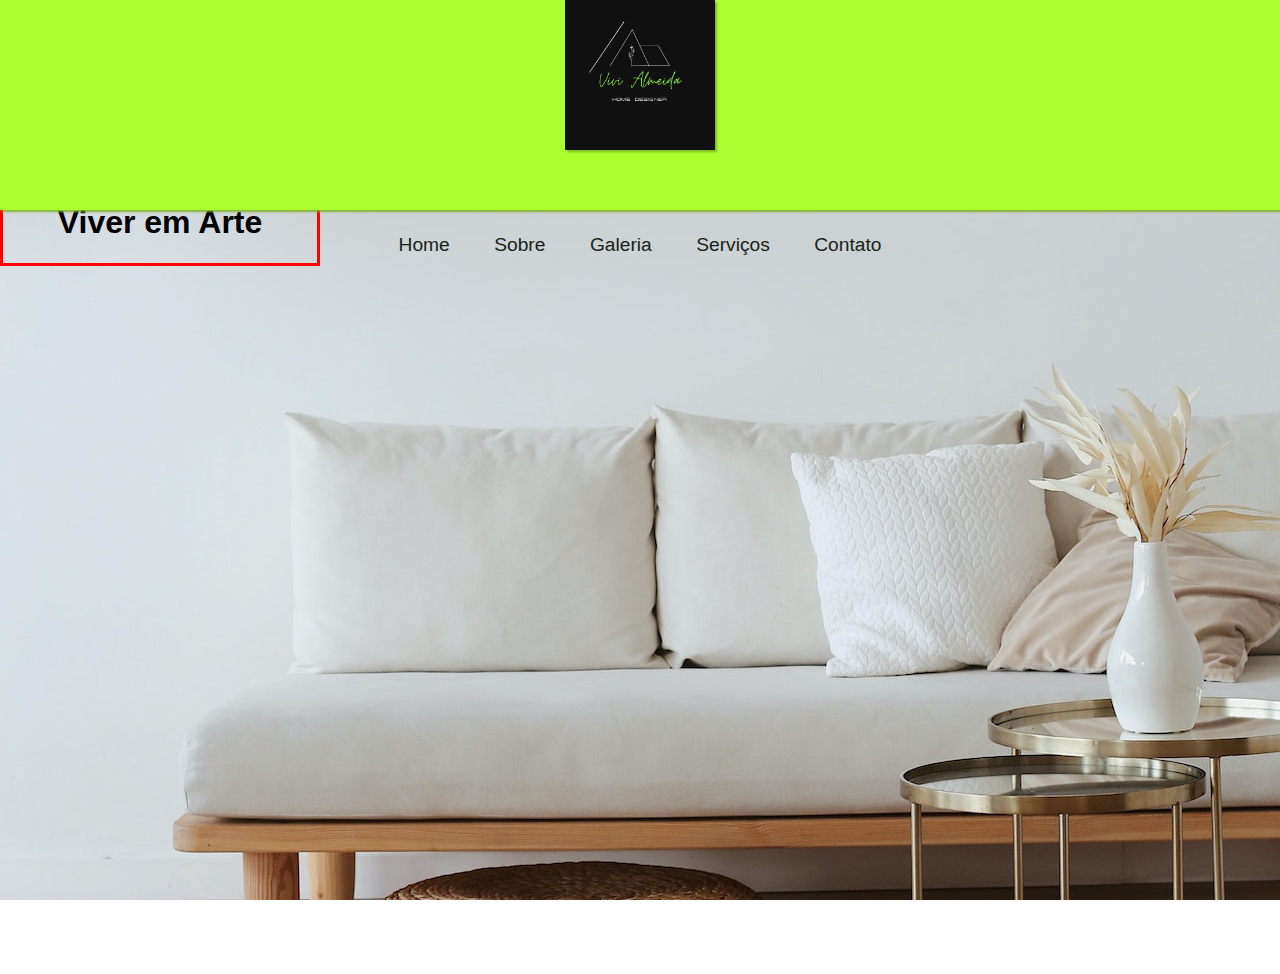
==== html/index.html @ f1bc4d3f "Primeiro commit" ====
<!DOCTYPE html>
<html lang="en">
<head>
    <meta charset="UTF-8">
    <meta http-equiv="X-UA-Compatible" content="IE=edge">
    <meta name="viewport" content="width=headr, initial-scale=1.0">
    <link rel="icon" href="images/fevicon.png" type="image/gif">
    <link rel="stylesheet" href="../css/style.css">
    <link rel="stylesheet" href="../css/normalize.css">
    <title>Document</title>
</head>
<body>
    <header class="cabecalho">
        <div class="container ">
            <img src="../img/logo.png" alt="" class="logo" width="150px">
            <nav class="menu">
                <a href="index.html" class="menu-item">Home</a>
                <a href="sobre.html" class="menu-item">Sobre</a>
                <a href="galeria.html" class="menu-item">Galeria</a>
                <a href="servicos.html" class="menu-item">Serviços</a>
                <a href="contato.html" class="menu-item">Contato</a>
            </nav>
        </div>

    </header>


    <section class="sec-title">
        <!-- <img src="../img/sala.jpg" alt="" srcset=""> -->
        <div class="title">
            <h1>Viver em Arte</h1>

        </div>

    </section>

    
    <footer>
        <ul class="social_icon">
            <li><a href="#"><i class="fa fa-facebook" aria-hidden="true"></i></a></li>
            <li><a href="#"><i class="fa fa-twitter" aria-hidden="true"></i></a></li>
            <li><a href="#"><i class="fa fa-linkedin" aria-hidden="true"></i></a></li>
            <li><a href="#"><i class="fa fa-instagram" aria-hidden="true"></i></a></li>
         </ul>
    </footer>
</body>
</html>
---- css/style.css ----
*{
    box-sizing: border-box;
    margin: 0;
    padding: 0;
}

body{
    width: 100%;
    font-size: 16px;
    
}

.container{
    max-width: 1200px;
    width: 80%;
    margin: 0 auto;

}

header{
    width: 100%;
    display: grid;
    grid-template: "log" "menu";
    grid-template-areas: 100% 100%;
    text-align: center;
    
 

}

.logo{
    grid-area:log;
    margin: 0 auto;
    box-shadow: rgba(119, 177, 32, 0.899) 2px 2px 2px;
    position:relative;
    top:0;

    


}

.cabecalho{
    max-width: 100%;
    width: 100%;
    height: 210px;
    background-color: greenyellow;
    box-shadow: rgba(119, 177, 32, 0.899) 2px 2px 2px;
    position: absolute;
    z-index: 99999;
   

}

.cabecalho_scroll{
    height: 80px;

}

.menu{
    grid-area: menu;
    /* border: solid 1px; */
    margin-top: 5em;
    font-family: Arial, Helvetica, sans-serif;
}


.menu-item{
    text-decoration: none;
    color:rgb(26, 31, 25);
    font-size: 1.2em;
    padding: 0 20px;
    padding-bottom: 1em;
     

}

.menu-item:hover{
    border-bottom: solid 2px rgb(26, 31, 25);
    /* background-color: rgb(26, 31, 25,0.3); */
    /* box-shadow: rgba(119, 177, 32, 0.899) 2px 2px 2px;  */
    color: greenyellow;
    
    
}

.sec-title{
    width: 100%;
    background-image: url('../img/sala.jpg');
    background-size: cover;
    background-repeat:no-repeat ;
    background-position: 100%;
    height: 100vh;
    background-color: rgba(196, 215, 225, 0.61);
    text-align: center;
    z-index: 9;
}

.title{
    width: 25%;
    border: solid red;
    position: relative;
    vertical-align: middle;
    font-family: Arial, Helvetica, sans-serif;
    top:20%;
    
}
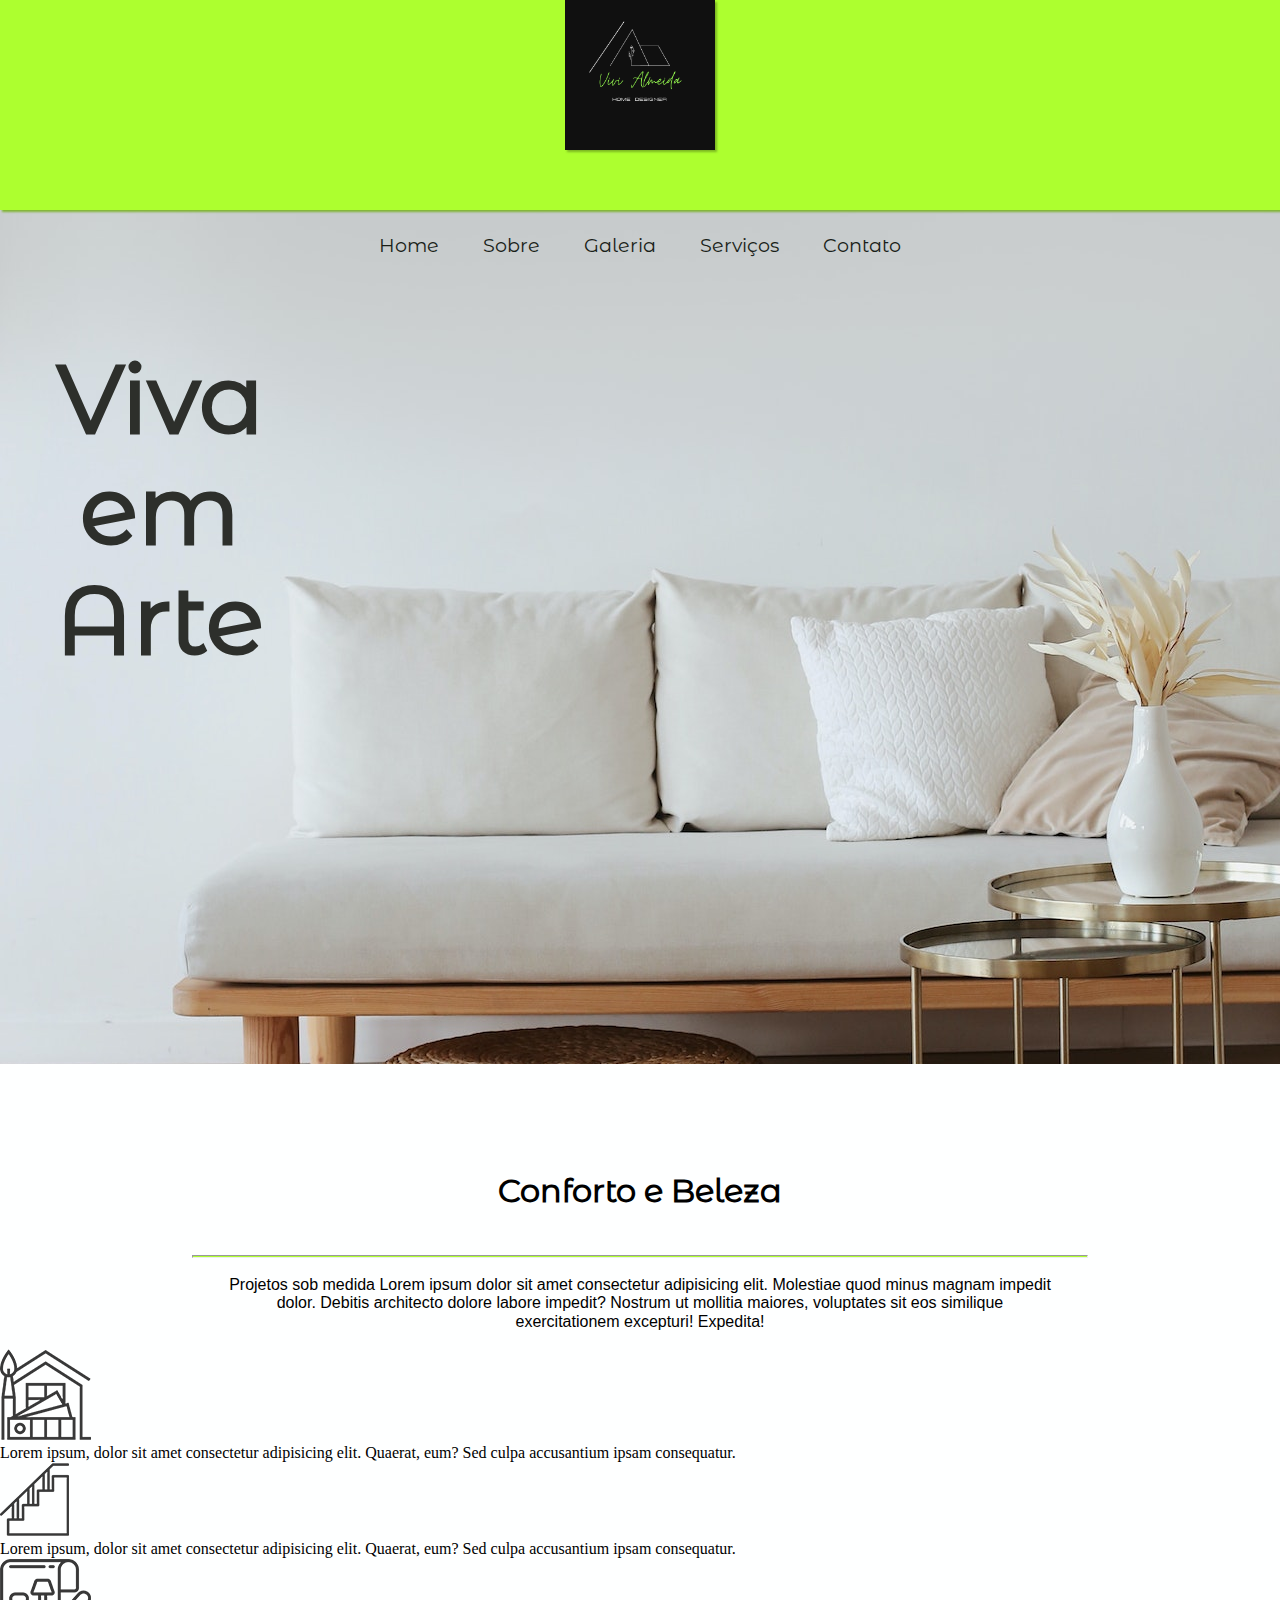
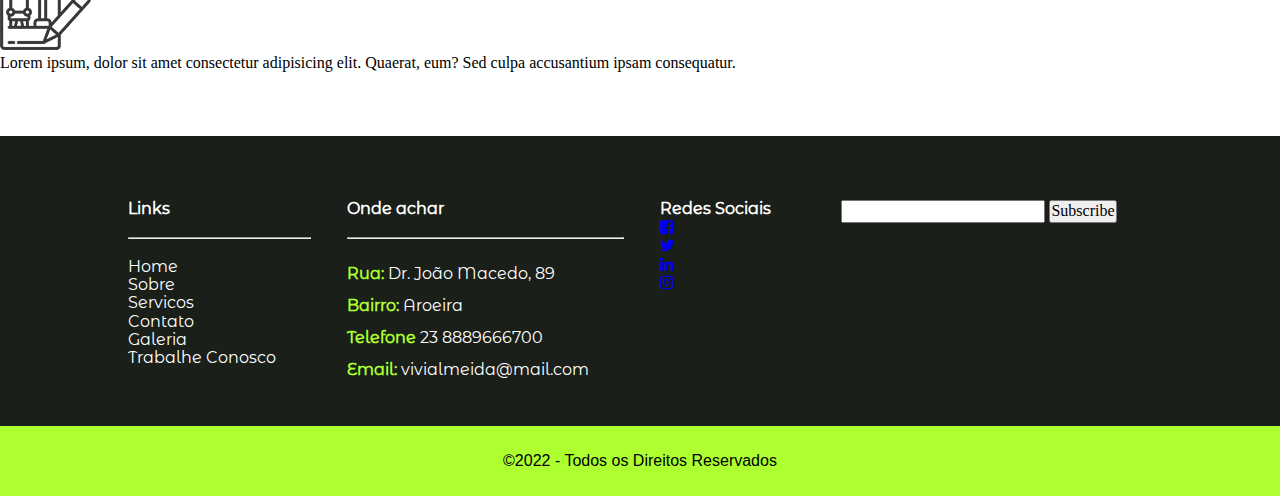
==== commit b96f371d: "Adição de fontes e imagens" ====
--- a/html/index.html
+++ b/html/index.html
@@ -5,6 +5,7 @@
     <meta http-equiv="X-UA-Compatible" content="IE=edge">
     <meta name="viewport" content="width=headr, initial-scale=1.0">
     <link rel="icon" href="images/fevicon.png" type="image/gif">
+    <link rel="stylesheet" href="https://cdnjs.cloudflare.com/ajax/libs/font-awesome/4.7.0/css/font-awesome.min.css">
     <link rel="stylesheet" href="../css/style.css">
     <link rel="stylesheet" href="../css/normalize.css">
     <title>Document</title>
@@ -23,25 +24,90 @@
         </div>
 
     </header>
+    <div class="ghost">
+    </div>
 
 
     <section class="sec-title">
         <!-- <img src="../img/sala.jpg" alt="" srcset=""> -->
         <div class="title">
-            <h1>Viver em Arte</h1>
+            <h1>Viva em Arte</h1>
 
         </div>
+    </section>
 
-    </section>
+    <main class="main-home">
+        <div class="">
+            <div class="main-txt">
+                <h2>Conforto e Beleza</h2>
+                <hr>
+                <p>Projetos sob medida Lorem ipsum dolor sit amet consectetur adipisicing elit. Molestiae quod minus magnam impedit dolor. Debitis architecto dolore labore impedit? Nostrum ut mollitia maiores, voluptates sit eos similique exercitationem excepturi! Expedita!</p>
+                
+            </div>
+
+        </div>
+       <section class="services">
+            <div class="serv">
+                <img src="../img/service2.png" alt="">
+                <h4 class="serv-title"></h4>
+                <p>Lorem ipsum, dolor sit amet consectetur adipisicing elit. Quaerat, eum? Sed culpa accusantium ipsam consequatur.</p>
+            </div>
+            <div class="serv">
+                <img src="../img/service3.png" alt="">
+                <h4 class="serv-title"></h4>
+                <p>Lorem ipsum, dolor sit amet consectetur adipisicing elit. Quaerat, eum? Sed culpa accusantium ipsam consequatur.</p>
+                <h4 class="serv-title"></h4>
+            </div>
+            <div class="serv">
+                <img src="../img/service4.png" alt="">
+                <h4 class="serv-title"></h4>
+                <p>Lorem ipsum, dolor sit amet consectetur adipisicing elit. Quaerat, eum? Sed culpa accusantium ipsam consequatur.</p>
+                <h4 class="serv-title"></h4>
+            </div>
+        
+       </section>
+    </main>
 
     
     <footer>
-        <ul class="social_icon">
-            <li><a href="#"><i class="fa fa-facebook" aria-hidden="true"></i></a></li>
-            <li><a href="#"><i class="fa fa-twitter" aria-hidden="true"></i></a></li>
-            <li><a href="#"><i class="fa fa-linkedin" aria-hidden="true"></i></a></li>
-            <li><a href="#"><i class="fa fa-instagram" aria-hidden="true"></i></a></li>
-         </ul>
+        <div class="container">
+            <div class="sec-redes">
+                <h4>Redes Sociais</h4>
+                <ul class="social_icon">
+                    <li><a href="#"><i class="fa fa-facebook-square" aria-hidden="true"></i></a></li>
+                    <li><a href="#"><i class="fa fa-twitter" aria-hidden="true"></i></a></li>
+                    <li><a href="#"><i class="fa fa-linkedin" aria-hidden="true"></i></a></li>
+                    <li><a href="#"><i class="fa fa-instagram" aria-hidden="true"></i></a></li>
+                 </ul>
+            </div>
+             <div class="sec-links">
+                <h4>Links</h4>
+                <br><hr><br>
+                 <ul class="links">
+                    <li><a href="" class="link">Home</a></li>
+                    <li><a href="" class="link">Sobre</a></li>
+                    <li><a href="" class="link">Servicos</a></li>
+                    <li><a href="" class="link">Contato</a></li>
+                    <li><a href="" class="link">Galeria</a></li>
+                    <li><a href="" class="link">Trabalhe Conosco</a></li>
+                 </ul>
+             </div>
+             <div class="endereco">
+                <h4>Onde achar</h4>
+                <br><hr><br>
+                <p><span>Rua: </span> Dr. João Macedo, 89</p>
+                <p><span>Bairro: </span>Aroeira</p>
+                <p><span>Telefone</span> 23 8889666700</p>
+                <p><span>Email:</span> vivialmeida@mail.com</p>
+             </div>
+             <div class="subscribe">
+                <input type="email" name="email" id="email">
+                <button>Subscribe</button>
+             </div>
+        </div>
     </footer>
+    <div class="copy">
+        ©2022 - Todos os Direitos Reservados
+    </div>
 </body>
 </html>--- a/css/style.css
+++ b/css/style.css
@@ -1,9 +1,17 @@
+@font-face {
+    font-family:'monteserrat-reg' ;
+    src: url("../fontes/MontserratAlternates-Regular.ttf");
+}
+
+
 *{
     box-sizing: border-box;
     margin: 0;
     padding: 0;
 }
 
+
+
 body{
     width: 100%;
     font-size: 16px;
@@ -15,6 +23,10 @@
     width: 80%;
     margin: 0 auto;
 
+}
+
+.ghost{
+    height: 100px;
 }
 
 header{
@@ -61,7 +73,8 @@
     grid-area: menu;
     /* border: solid 1px; */
     margin-top: 5em;
-    font-family: Arial, Helvetica, sans-serif;
+    /* font-family: Arial, Helvetica, sans-serif; */
+    font-family: 'monteserrat-reg';
 }
 
 
@@ -80,6 +93,7 @@
     /* background-color: rgb(26, 31, 25,0.3); */
     /* box-shadow: rgba(119, 177, 32, 0.899) 2px 2px 2px;  */
     color: greenyellow;
+    text-shadow: rgba(64, 95, 19, 0.899) 1px 1px 1px; 
     
     
 }
@@ -98,10 +112,136 @@
 
 .title{
     width: 25%;
-    border: solid red;
+    /* border: solid red; */
     position: relative;
     vertical-align: middle;
+    font-family: 'monteserrat-reg'; 
+    top:20%;
+    font-size: 3em;
+    color: rgb(45, 47, 43);
+    
+
+    
+}
+
+/* pagina home */
+main{
+    width: 100%;
+    background-color: rgba(196, 215, 225, 0.01);
+    padding-top: 5%;
+    padding-bottom: 5%;
+    
+}
+
+.main-txt hr{
+    background-color: greenyellow;
+    height: 1.3px;
+    border-color: black solid;
+}
+
+
+
+main .main-txt{
+    width: 70%;
+    text-align: center;
+    margin: 0 auto;
+}
+
+.main-txt p{
+    padding: 2% 4%;
     font-family: Arial, Helvetica, sans-serif;
-    top:20%;
-    
-}
+}
+
+h2{
+    font-family: 'monteserrat-reg';
+    font-size: 2em;
+    padding: 5% 0;
+    
+
+}
+
+
+
+
+
+
+
+
+
+/* footer */
+
+footer{
+    height: 290px;
+    width: 100%;
+    background-color: rgb(26, 31, 25);
+    color: white;
+    padding-bottom: 5%;
+}
+
+footer .container{
+    padding-top: 5%;
+    
+    display:grid;
+    grid-template: "links ... ende... redes...subs";
+    grid-template-areas: 10% 20% 50%;
+}
+
+h4{
+    font-family: 'monteserrat-reg';
+}
+
+footer ul li{
+    list-style: none;
+}
+
+.sec-links{
+    grid-area: links;
+    /* width: 33%; */
+    /* float:right; */
+
+}
+
+.links{
+    color: white;
+    font-family: 'monteserrat-reg';
+}
+
+.link{
+    text-decoration: none;
+    color: white;
+}
+
+.link:hover{
+    color: greenyellow;
+}
+
+.endereco{
+    grid-area: ende;
+    font-family: 'monteserrat-reg';
+    /* float: right; */
+}
+
+.endereco p{
+    line-height: 2em;
+
+}
+
+.endereco span{
+    font-weight: 700;
+    color: greenyellow;
+}
+
+.sec-redes{
+    grid-area: redes;
+}
+
+.subscribe{
+    grid-area: subs;
+}
+
+.copy{
+    text-align: center;
+    padding: 2% 0;
+    font-family: Arial, Helvetica, sans-serif;
+    background-color: greenyellow;
+}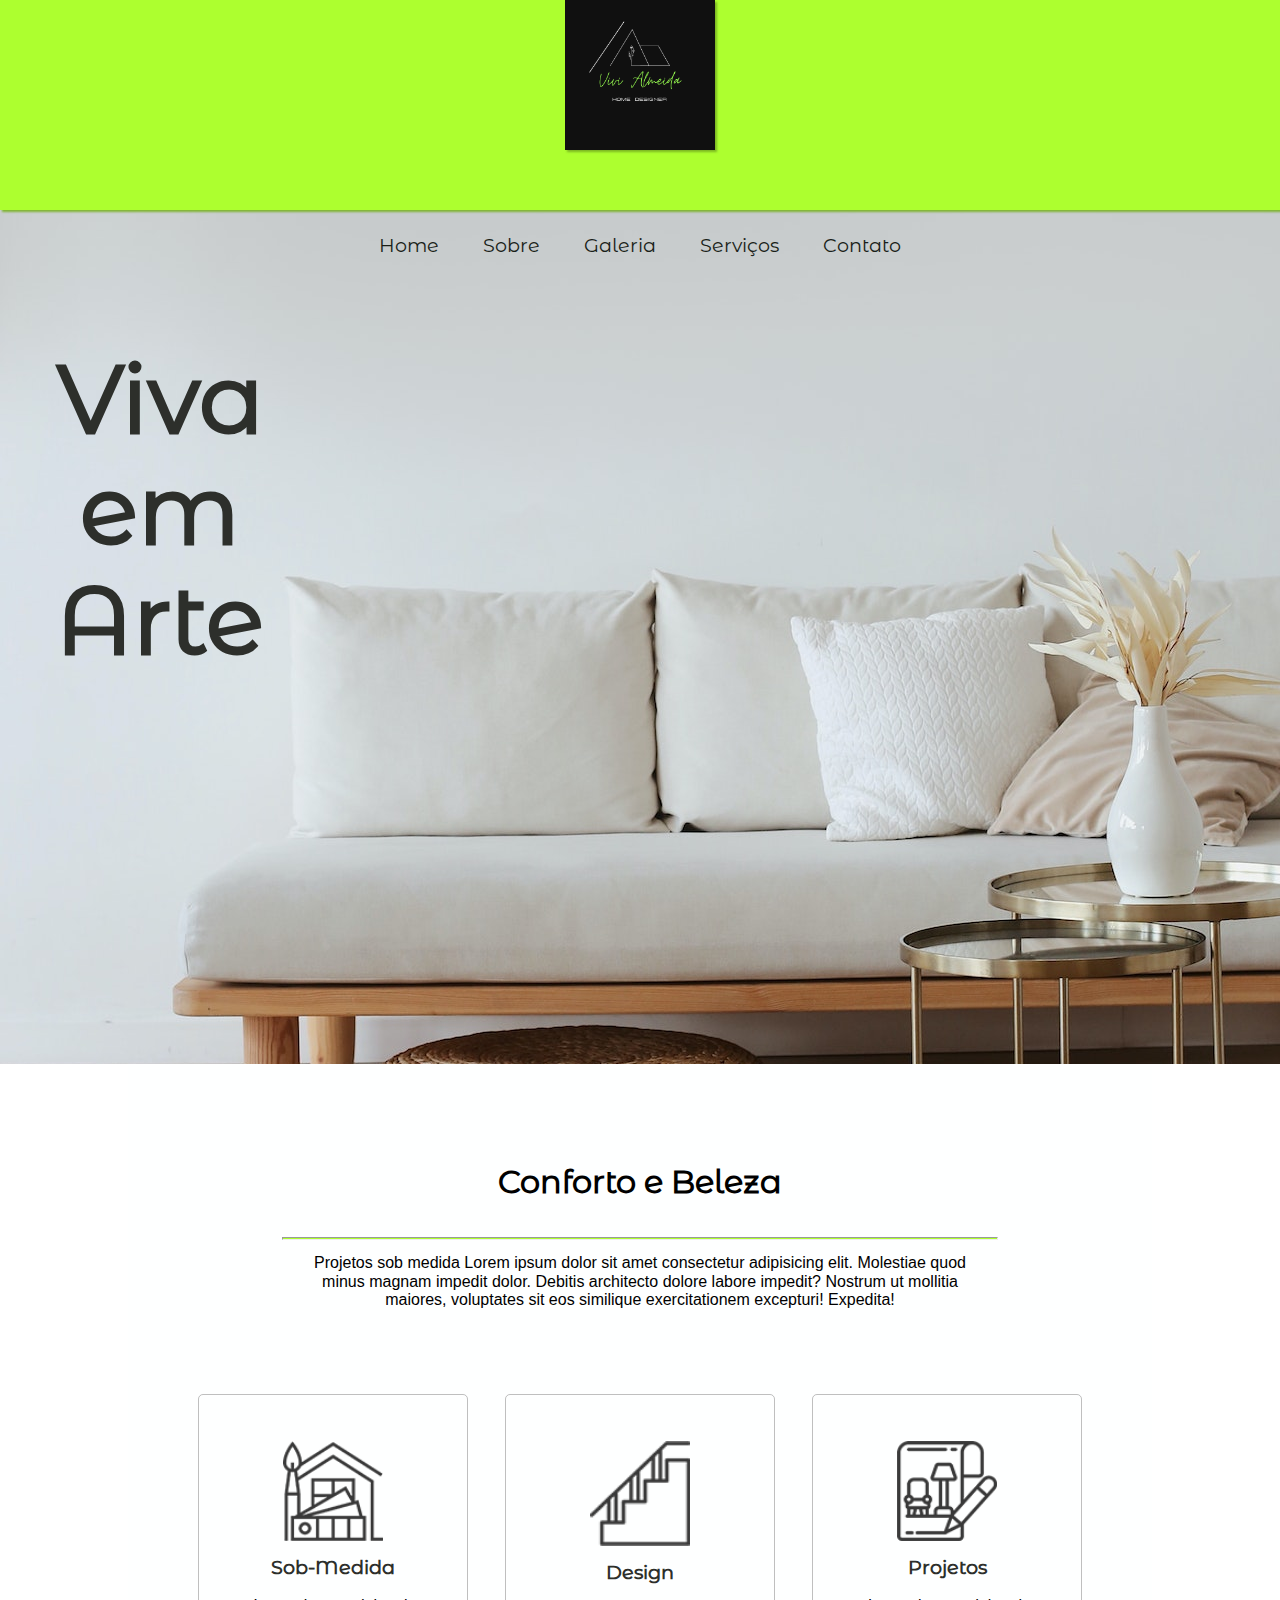
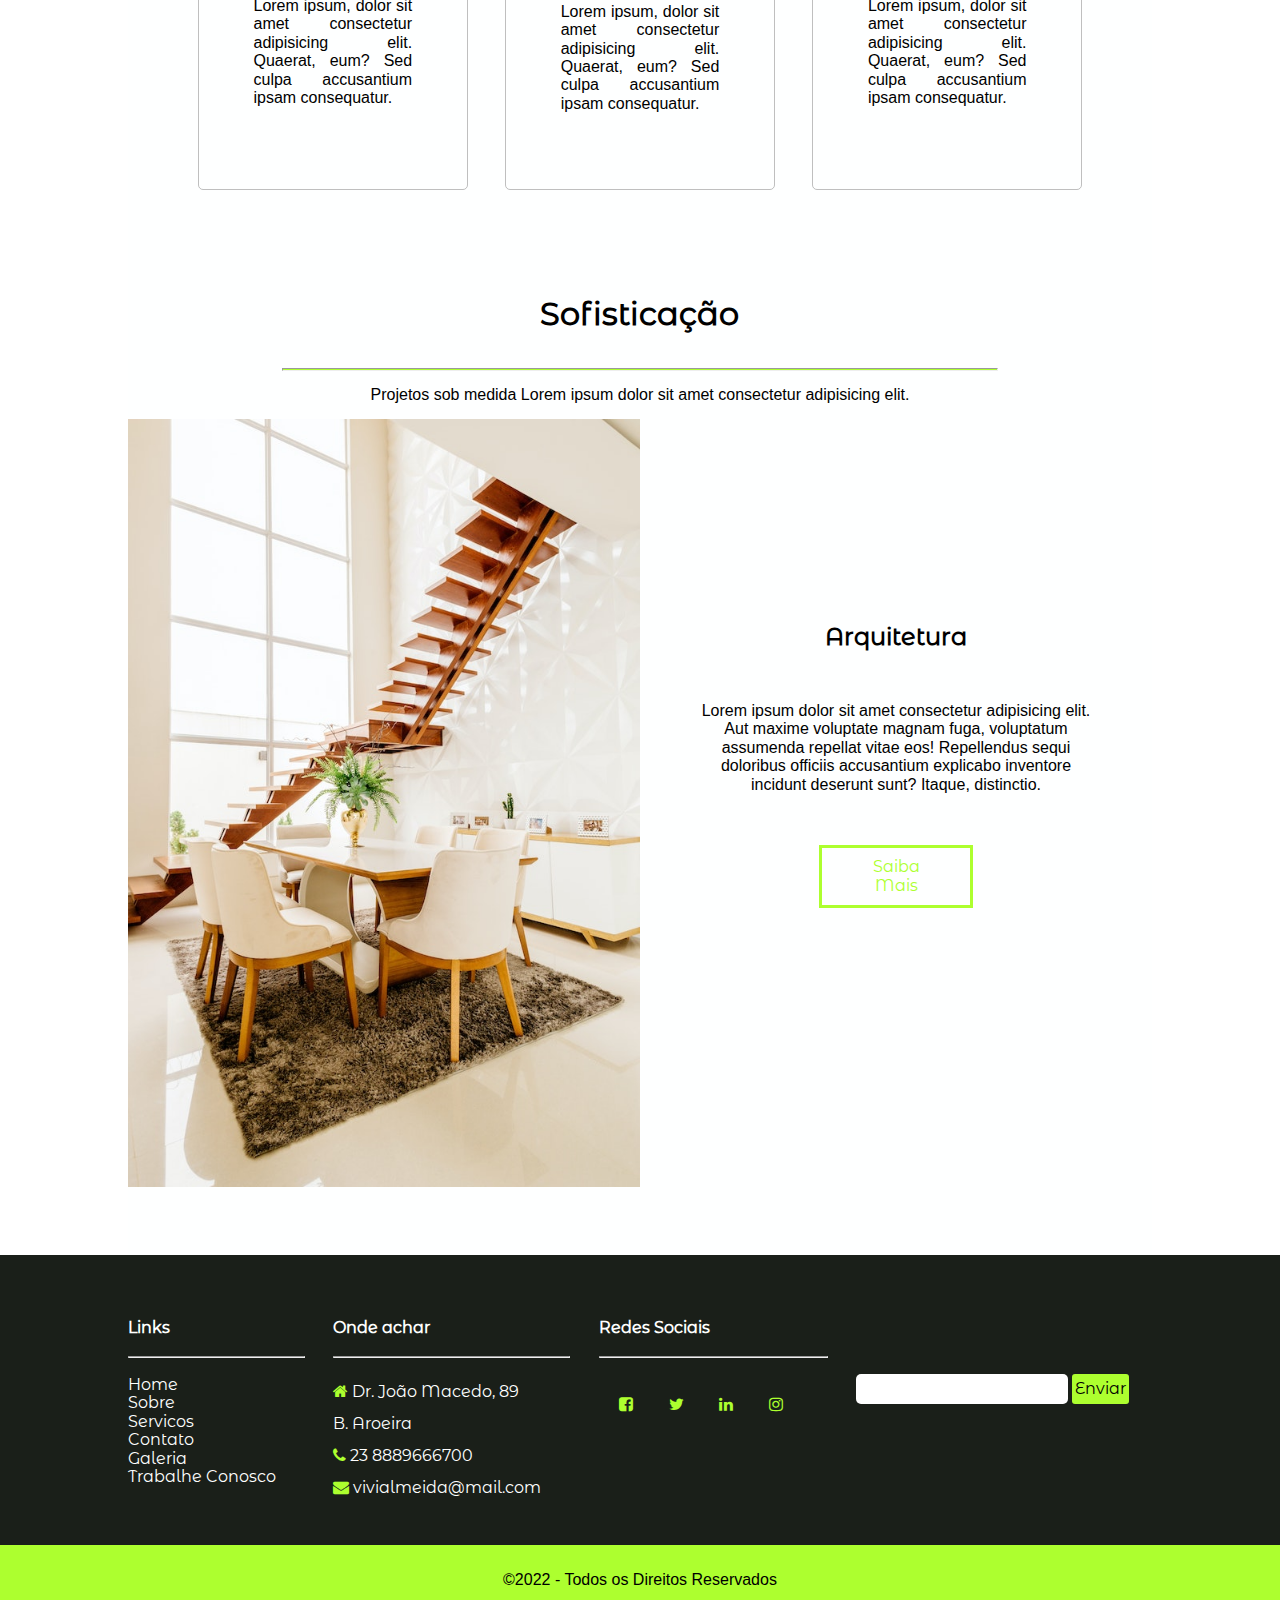
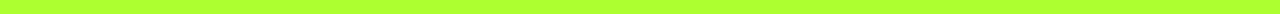
==== commit a00630b9: "Atualizando pagimas" ====
--- a/html/index.html
+++ b/html/index.html
@@ -36,7 +36,7 @@
         </div>
     </section>
 
-    <main class="main-home">
+    <main class="main-home container">
         <div class="">
             <div class="main-txt">
                 <h2>Conforto e Beleza</h2>
@@ -46,26 +46,47 @@
             </div>
 
         </div>
-       <section class="services">
+       <section class="services container">
             <div class="serv">
                 <img src="../img/service2.png" alt="">
-                <h4 class="serv-title"></h4>
+                <h4 class="serv-title">Sob-Medida</h4>
                 <p>Lorem ipsum, dolor sit amet consectetur adipisicing elit. Quaerat, eum? Sed culpa accusantium ipsam consequatur.</p>
             </div>
             <div class="serv">
                 <img src="../img/service3.png" alt="">
-                <h4 class="serv-title"></h4>
+                <h4 class="serv-title">Design</h4>
                 <p>Lorem ipsum, dolor sit amet consectetur adipisicing elit. Quaerat, eum? Sed culpa accusantium ipsam consequatur.</p>
                 <h4 class="serv-title"></h4>
             </div>
             <div class="serv">
                 <img src="../img/service4.png" alt="">
-                <h4 class="serv-title"></h4>
+                <h4 class="serv-title">Projetos</h4>
                 <p>Lorem ipsum, dolor sit amet consectetur adipisicing elit. Quaerat, eum? Sed culpa accusantium ipsam consequatur.</p>
                 <h4 class="serv-title"></h4>
             </div>
-        
+
        </section>
+
+
+       <div class="">
+        <div class="main-txt">
+            <h2>Sofisticação</h2>
+            <hr>
+            <p>Projetos sob medida Lorem ipsum dolor sit amet consectetur adipisicing elit.</p>
+            
+        </div>
+
+        <section class="sofisticacao">
+            <img src="../img/salaescada.jpg" alt="">
+            <div class="sofit">
+                <h3>Arquitetura</h3>
+                <p>Lorem ipsum dolor sit amet consectetur adipisicing elit. Aut maxime voluptate magnam fuga, voluptatum assumenda repellat vitae eos! Repellendus sequi doloribus officiis accusantium explicabo inventore incidunt deserunt sunt? Itaque, distinctio.</p>
+                <button class="btn">Saiba Mais</button>
+            </div>
+            
+        </section>
+
+    </div>
     </main>
 
     
@@ -73,6 +94,9 @@
         <div class="container">
             <div class="sec-redes">
                 <h4>Redes Sociais</h4>
+                <br>
+                <hr>
+                <br>
                 <ul class="social_icon">
                     <li><a href="#"><i class="fa fa-facebook-square" aria-hidden="true"></i></a></li>
                     <li><a href="#"><i class="fa fa-twitter" aria-hidden="true"></i></a></li>
@@ -95,14 +119,15 @@
              <div class="endereco">
                 <h4>Onde achar</h4>
                 <br><hr><br>
-                <p><span>Rua: </span> Dr. João Macedo, 89</p>
-                <p><span>Bairro: </span>Aroeira</p>
-                <p><span>Telefone</span> 23 8889666700</p>
-                <p><span>Email:</span> vivialmeida@mail.com</p>
+                <p><span><i class="fa fa-home"></i></span> Dr. João Macedo, 89</p>
+                <p>B. Aroeira</p>
+                <p><span><i class="fa fa-phone"></i></span> 23 8889666700</p>
+                <p><span><i class="fa fa-envelope" aria-hidden="true"></i></span> vivialmeida@mail.com</p>
              </div>
              <div class="subscribe">
+                <br><br><br>
                 <input type="email" name="email" id="email">
-                <button>Subscribe</button>
+                <button>Enviar</button>
              </div>
         </div>
     </footer>
--- a/css/style.css
+++ b/css/style.css
@@ -27,6 +27,9 @@
 
 .ghost{
     height: 100px;
+}
+.clear{
+    clear: both;
 }
 
 header{
@@ -133,10 +136,17 @@
     
 }
 
-.main-txt hr{
+.main-txt hr,.cabecalho-main hr{
     background-color: greenyellow;
     height: 1.3px;
     border-color: black solid;
+}
+
+.cabecalho-main{
+    text-align: center;
+    margin-top: 10%;
+    box-shadow: rgba(228, 253, 193, 0.602) -2px -2px 2px 2px;
+
 }
 
 
@@ -162,6 +172,337 @@
 
 
 
+/* section services em main-Home */
+.services{
+    display: inline-flex;
+    padding: 5% 5%;
+    width: 100%;
+    margin: 0 auto;
+    text-align: center;
+    
+    
+}
+
+.serv{
+    padding: 5%;
+    font-family: Arial, Helvetica, sans-serif;
+    border: solid rgba(153, 153, 153, 0.623) 1px;
+    border-radius: 5px;
+    margin: 2%;
+
+}
+
+.serv h4{
+    font-size: 1.2em;
+    padding-top: 6%;
+    padding-bottom: 6%;
+    color:rgb(45, 47, 43);
+}
+
+.serv p{
+    padding: 5%;
+    text-align: justify;
+}
+
+.serv img{
+    width: 100px;
+    
+}
+
+.serv img:hover{
+    background-color: greenyellow;
+    border-radius: 50px;
+    width: 100px;
+}
+
+
+.sofisticacao{
+    width: 100%;
+
+  
+    
+}
+
+.sofisticacao img{
+    width: 50%;
+}
+
+.sofit{
+    width: 50%;
+    /* border: solid red; */
+    float: right;
+    font-family:Arial, Helvetica, sans-serif;
+    position: relative;
+    text-align: center;
+    padding-top: 20%;
+    
+}
+
+.sofit h3{
+    font-family:"monteserrat-reg";
+    font-size: 1.5em;
+    width: 100%; 
+    /* top:40em; */
+}
+
+.sofit p{
+    width: 100%; 
+    padding: 10%;
+}
+
+.sofit button{
+    width: 30% ;
+    color: greenyellow;
+    background-color: transparent;
+    border:solid greenyellow;
+    padding: 10px 40px;
+    font-family: 'monteserrat-reg';
+}    
+/* fim da pagina home */
+
+/* pagina sobre */
+
+.sec-sobre{
+    max-width: 1200px;
+    margin-top: 10%;
+    height:900px ;
+    
+}
+
+.sec-sobre img{
+    
+}
+
+.sobre{
+    width: 80%;
+    padding: 2%;
+    position: relative;
+    bottom: 400px;
+    text-align: justify;
+    background-color: rgba(240, 248, 255, 0.606);
+    font-family: Arial, Helvetica, sans-serif;
+
+    
+}
+
+.sobre h3{
+    font-family: "monteserrat-reg";
+    font-size: 3em;
+}
+
+.sobre p{
+    padding-bottom: 5%;
+}
+
+
+
+/* Pagina Seviços */
+
+.sec-equipe{
+    width: 100%;
+    text-align: center;
+    padding: 2% 5%;
+    position:relative;
+    height: 600px;
+    border-radius: 5px;
+    background-color: greenyellow;
+    font-family: Arial, Helvetica, sans-serif;
+    box-shadow: rgba(119, 177, 32, 0.899) 2px 2px 2px;
+
+}
+
+.equipe{
+    position: relative;
+    margin: auto;
+    
+    
+   
+   
+}
+
+.equipe img{
+    position: relative;
+    width: 100%;
+    max-width: 90%;
+    border-radius: 5px;
+    box-shadow: rgba(119, 177, 32, 0.899) 2px 2px 2px;
+
+}
+
+.equipe-txt{
+    position: absolute;
+  
+    width: 70%;
+    margin: auto;
+    top:9em; 
+    padding: 5%;
+    background-color: rgba(240, 248, 255, 0.451);
+    text-align: justify;
+}
+
+.equipe-txt h4{
+    font-size: 1.4em;
+    padding: 5%;
+}
+
+
+
+
+
+.projetos{
+   width: 100%;
+   background-color: rgba(119, 177, 32, 0.033);
+   
+   margin-top: 5%;
+   margin-bottom: 5%;
+   font-family: Arial, Helvetica, sans-serif;
+  
+   
+   
+}
+
+
+.projetos section{
+    height: 600px;
+    position: relative; 
+
+}
+
+.proj:nth-child(2){
+    /* background-color: blue; */
+    float: right;
+    text-align: center;
+    margin-top: -100px;
+    /* margin-bottom: 50px; */
+    
+    
+
+}
+.proj:nth-child(odd){
+    clear: both; 
+}
+
+/* .proj-residencial{
+    position: relative;
+    /* top:2em; 
+    padding: 0%;
+} */
+
+
+
+
+.proj{
+    
+    width: 90%;
+    height: fit-content;
+    clear: both;
+    /* border: solid red; */
+    
+}
+
+.proj-txt{
+
+    width: 50%;
+    position: relative;
+    text-align: justify;
+    background-color: rgba(240, 248, 255, 0.606);
+    float: right;
+    top:-10em;
+    padding: 5%;
+    box-shadow: rgba(190, 197, 203, 0.606) 2px 2px 2px;
+
+
+}
+
+.proj-txt h4{
+    padding: 5% 0;
+    font-size: 1.3em;
+}
+
+.proj img{
+    width: 70%;
+}
+/* fim da pagina serviços */
+
+
+/* inicio pagina contato */
+
+.sec-formulario{
+    width: 100%;
+    background-color: greenyellow;
+    border-radius: 5px ;
+    padding: 5%;
+    height: 500px;
+    
+}
+
+form{
+    width:40%;
+    float: left;
+    margin-left: 5%;
+  
+}
+
+.input-form{
+    width: 100%;
+    padding: 10px;
+    margin-bottom: 10px;
+    border-radius: 5px;
+    border: none;
+}
+
+.btn-form{
+    background-color: rgb(26, 31, 25);
+    color: white;
+    padding:  5px 10px;
+    width: 100px;
+    border-radius: 5px;
+    border:none;
+    font-family: 'monteserrat-reg';
+    
+
+}
+
+iframe{
+    width: 50%;
+    float:right;
+    border-radius: 5px;
+}
+
+
+/* Pagina galeria */
+.galeria{
+    display: grid;
+	grid-template-columns: repeat(3, 1fr);
+	grid-auto-rows: 200px;
+    padding-bottom: 5%;
+
+}
+
+.gal{
+   flex-grow: 3;
+    
+    
+     
+    
+}
+
+.gal a img{
+    width:100%;
+}
+
+
+
+
+
+
+
+
+
+
+
+
+
 
 
 
@@ -234,9 +575,37 @@
 .sec-redes{
     grid-area: redes;
 }
+.social_icon{
+    display: inline-flex;
+    
+}
+.social_icon i{
+    padding: 20px;
+    width: 50px;
+    color:greenyellow;
+}
 
 .subscribe{
     grid-area: subs;
+}
+
+.subscribe input[type="email"]{
+    padding: 2% 0;
+    border-radius: 5px;
+    border: none;
+    padding-left: 12px;
+
+}
+
+.subscribe button{
+    padding: 2% 1%;
+    border-radius: 3px;
+    border: none;
+    background-color: greenyellow;
+    font-family: "monteserrat-reg";
+
+   
+
 }
 
 .copy{
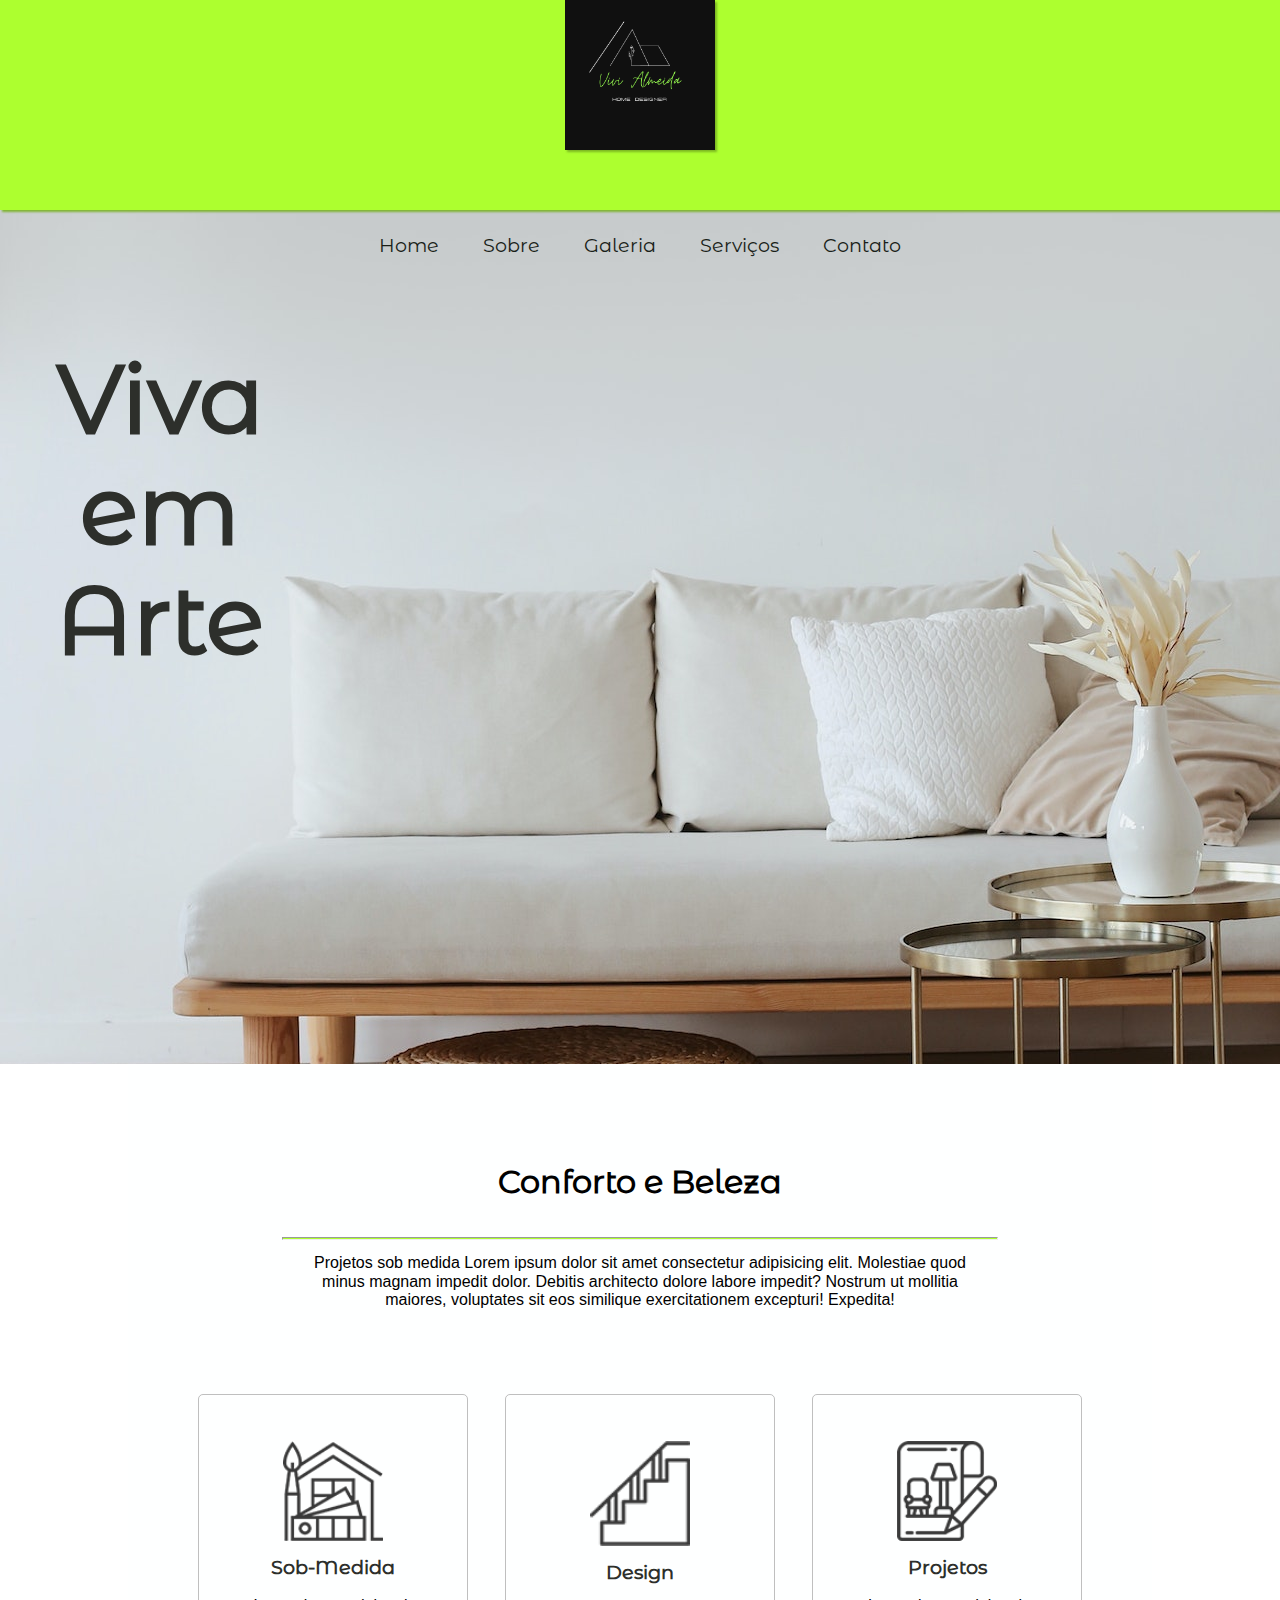
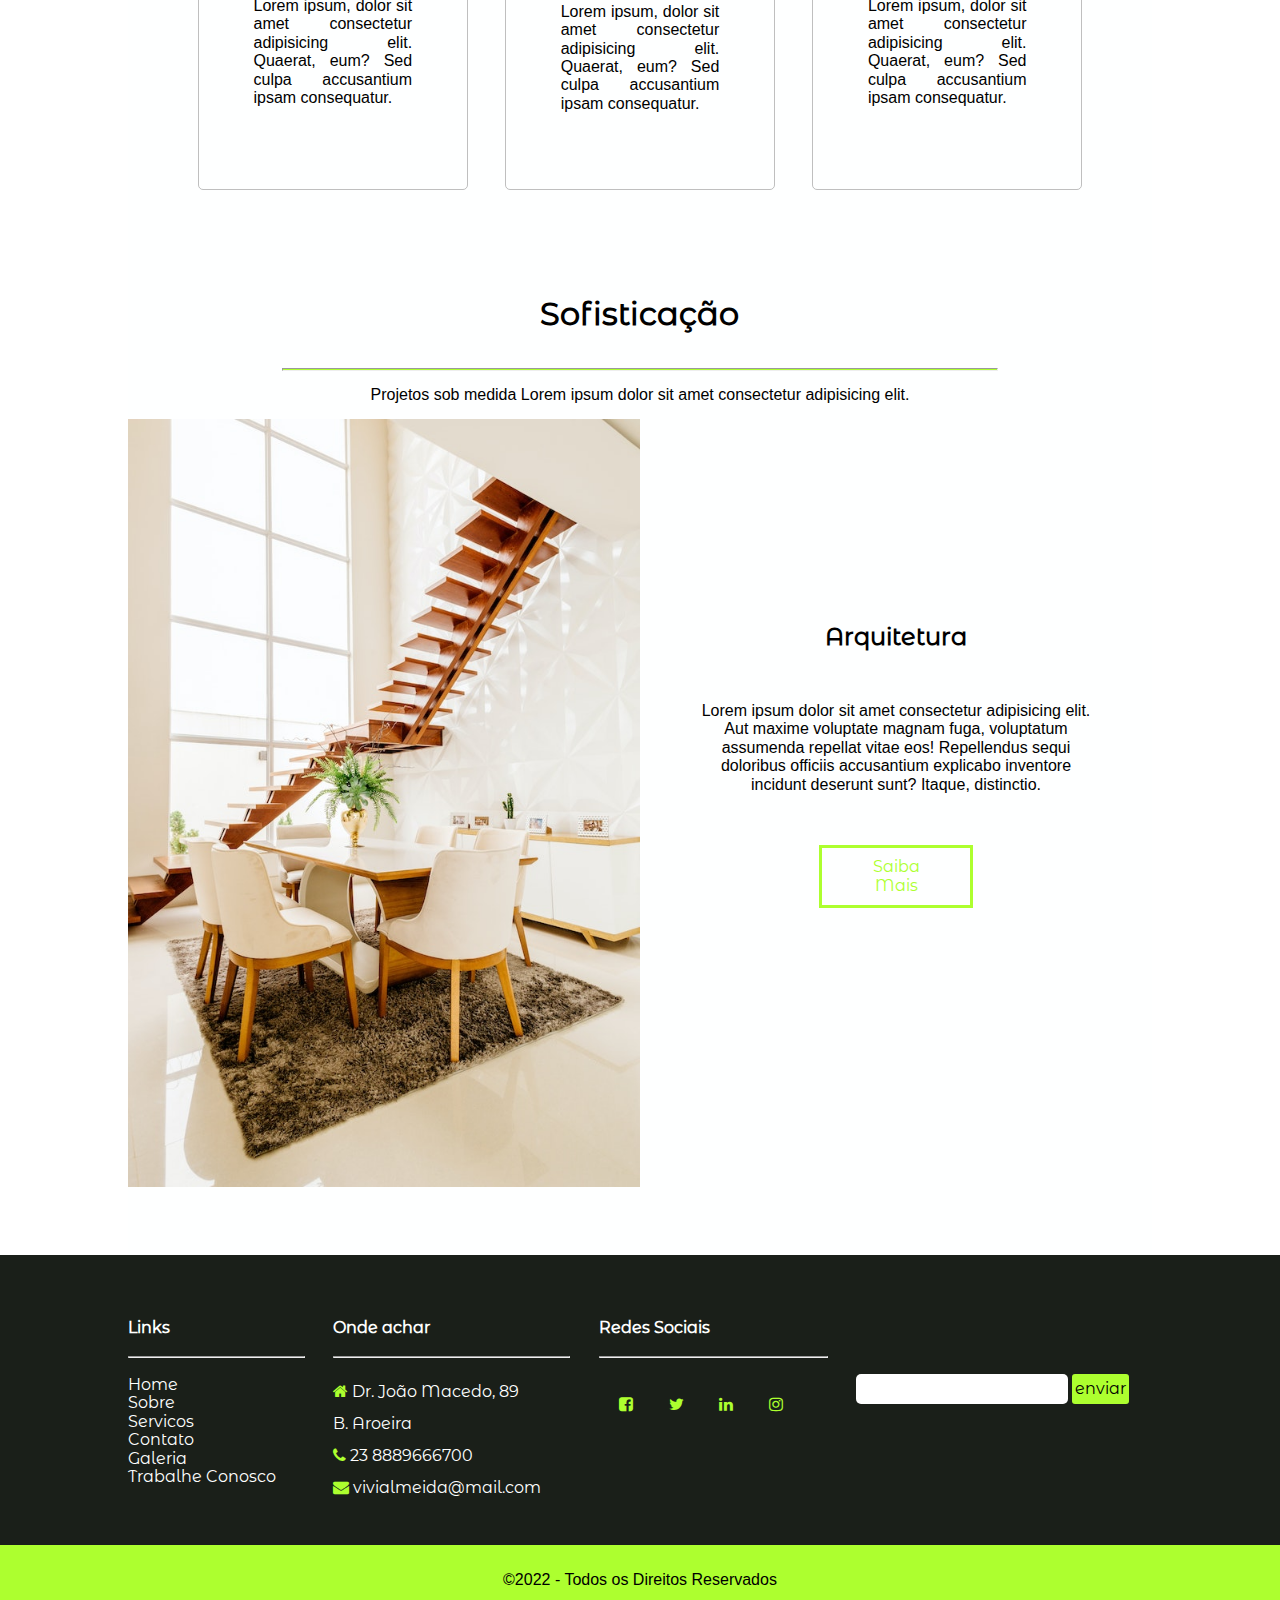
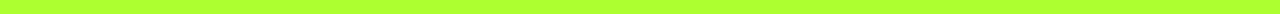
==== commit a7649cf1: "adicionar mais elementos no media queries" ====
--- a/html/index.html
+++ b/html/index.html
@@ -21,6 +21,7 @@
                 <a href="servicos.html" class="menu-item">Serviços</a>
                 <a href="contato.html" class="menu-item">Contato</a>
             </nav>
+            <div class="btn-abrir"></div>
         </div>
 
     </header>
@@ -127,12 +128,13 @@
              <div class="subscribe">
                 <br><br><br>
                 <input type="email" name="email" id="email">
-                <button>Enviar</button>
+                <button>enviar</button>
              </div>
         </div>
     </footer>
     <div class="copy">
         ©2022 - Todos os Direitos Reservados
     </div>
+    <script src="../js/script.js"></script>
 </body>
 </html>--- a/css/style.css
+++ b/css/style.css
@@ -269,9 +269,7 @@
     
 }
 
-.sec-sobre img{
-    
-}
+
 
 .sobre{
     width: 80%;
@@ -613,4 +611,341 @@
     padding: 2% 0;
     font-family: Arial, Helvetica, sans-serif;
     background-color: greenyellow;
+}
+
+
+
+/* media querys */
+
+@media screen and (max-width:650px ){
+   
+    /* home */
+    .cabecalho{
+        position: relative;
+        width: 100%;
+    
+        
+    }
+    .cabecalho-main{
+        width: 100%;
+    }
+    
+    .logo{
+        position: relative;
+        float: left;
+
+
+    }
+
+
+    .menu{
+        width: 100%;
+        display: none;
+        text-align: center;
+        position: absolute;
+        bottom:1px;
+        background-color: greenyellow;
+        left:0;
+        transition: all 10s ease-out;
+        right: -300px;
+
+    }
+
+    .menu-item{
+        width: 80%;
+        /* border:solid;  */
+        padding: 2%;
+        display: block;
+    }
+
+    .menu-item:hover{
+        background-color: white;
+        border: none;
+        width: 80%;
+        color: greenyellow;
+    }
+
+    .menu-fechar{
+        width: 100%;
+        display: none;
+        text-align: center;
+        position: absolute;
+        bottom:-1px;
+        background-color: greenyellow;
+        left:0;
+        transition: all 10s ease-out;
+        display:block;
+        right: 300px;
+        padding-top: 10px;
+    }
+
+    .btn-abrir{
+        display: block;
+        background-color: black;
+        height: 5px;
+        width: 45px;
+        float: right;
+        position:relative;
+        top:50px;
+        border-radius: 5px;
+        cursor: pointer;
+        
+        
+    }
+
+    .btn-abrir::after{
+        content: '';
+        display: block;
+        background-color: black;
+        height: 5px;
+        width: 45px;
+        float: right;
+        position:relative;
+        top:5px;
+        border-radius: 5px;
+
+    }
+
+    .btn-abrir::before{
+        content: '';
+        display: block;
+        background-color: black;
+        height: 5px;
+        width: 45px;
+        float: right;
+        position:relative;
+        top:-10px;
+        border-radius: 5px;
+
+    }
+
+    .btn-fechar{
+        display: block;
+        background-color: black;
+        height: 5px;
+        width: 45px;
+        float: right;
+        position:relative;
+        top:50px;
+        transform: rotate(30deg);
+        border-radius: 5px;
+
+    }
+
+    .btn-fechar::after{
+        content: '';
+        display: block;
+        background-color: black;
+        height: 100%;
+        width: 100%;
+        float: right;
+        position:absolute;
+        top:0px;
+        transform: rotateY(180deg);
+        transform: rotate(120deg);
+        border-radius: 5px;
+
+    }
+
+    .sec-title{
+        position: relative;
+        margin-top: 0;
+        bottom:70px;
+      
+    }
+
+    .sofisticacao{
+        height: 900px;
+        text-align: center;
+    }
+
+    .sofisticacao img{
+        width: 70%;
+        margin: auto;
+        padding-top: 10%;
+    }
+
+    .sofit{
+        width: 100%;
+        
+    }
+
+    .sofit p{
+        text-align: justify;
+    }
+
+    p{ font-size: 1.1em;
+        color:#333;
+       
+    }
+
+
+
+
+
+   
+
+
+    .services{
+        display: block;
+    }
+
+    .ghost{
+        display:none;
+    }
+
+    footer{
+        display:block;
+        height: max-content;
+        margin-top: 5%;
+        
+    }
+
+    footer .container{
+        display: block; 
+    }
+
+    .links{
+        width: 100%;
+    }
+
+    .endereco{
+        padding-top: 20px;
+        color:white;
+    }
+
+    .endereco p{
+        color: white;
+    }
+
+
+    /* sobre */
+
+    .main-sobre{
+        width: 100%;
+    }
+    .sec-sobre{
+        text-align: center;
+    }
+    .sec-sobre img{
+        width: 100%;
+    }
+    .sobre{
+        width: 100%;
+        position: relative;
+        bottom:15em;
+        font-size: 15px;
+    }
+    .sobre h1{
+        font-size: 1em;
+    }
+
+
+    /* servicos */
+
+    .equipe-txt{
+        
+       font-size: 14px;
+        width: 100%;
+        margin: auto;
+        top:20em; 
+        padding: 5%;
+        background-color: rgba(240, 248, 255, 0.451);
+        text-align: justify;
+    }
+
+
+    .proj-txt{
+
+        width: 100%;
+        text-align: justify;
+        background-color: rgba(240, 248, 255, 0.606);
+        padding: 5%;
+        display: block;
+        position: absolute;
+        top:20em;
+       
+      
+    
+    }
+
+   
+
+
+    
+    .projetos{
+        width: 100%;
+        background-color:white;
+        position: relative;
+        margin-top: 5%;
+        margin-bottom: 5%;
+        font-family: Arial, Helvetica, sans-serif;
+    
+        
+        
+    }
+
+    /* contato */
+
+    .sec-formulario{
+        width: 100%;
+        display: block;
+        height: 700px;
+        text-align: center;
+    }
+
+    form{
+        width: 90%;
+    }
+
+    iframe{
+        width: 100%;
+        height: 300px;
+        padding-top: 5%;
+        margin:0 auto;
+        border-radius: 10px;
+       
+        /* display: block; */
+        background-color: greenyellow;
+    }
+    
+    
+    .projetos section{
+        height: 600px;
+        position: relative; 
+       
+    
+    }
+    
+    
+    
+    .proj{
+        
+        width: 100%;
+        margin-bottom:5px;   
+        height: 100px;
+        
+    }
+    .proj:nth-child(2){
+        
+        text-align: center;
+        margin-top: 10px;
+        
+        
+        
+    
+    }
+
+    
+    .proj-txt h4{
+        padding: 5% 0;
+        font-size: 1.3em;
+    }
+    
+    .proj img{
+        width: 100%;
+    }
+
+
+  
 }